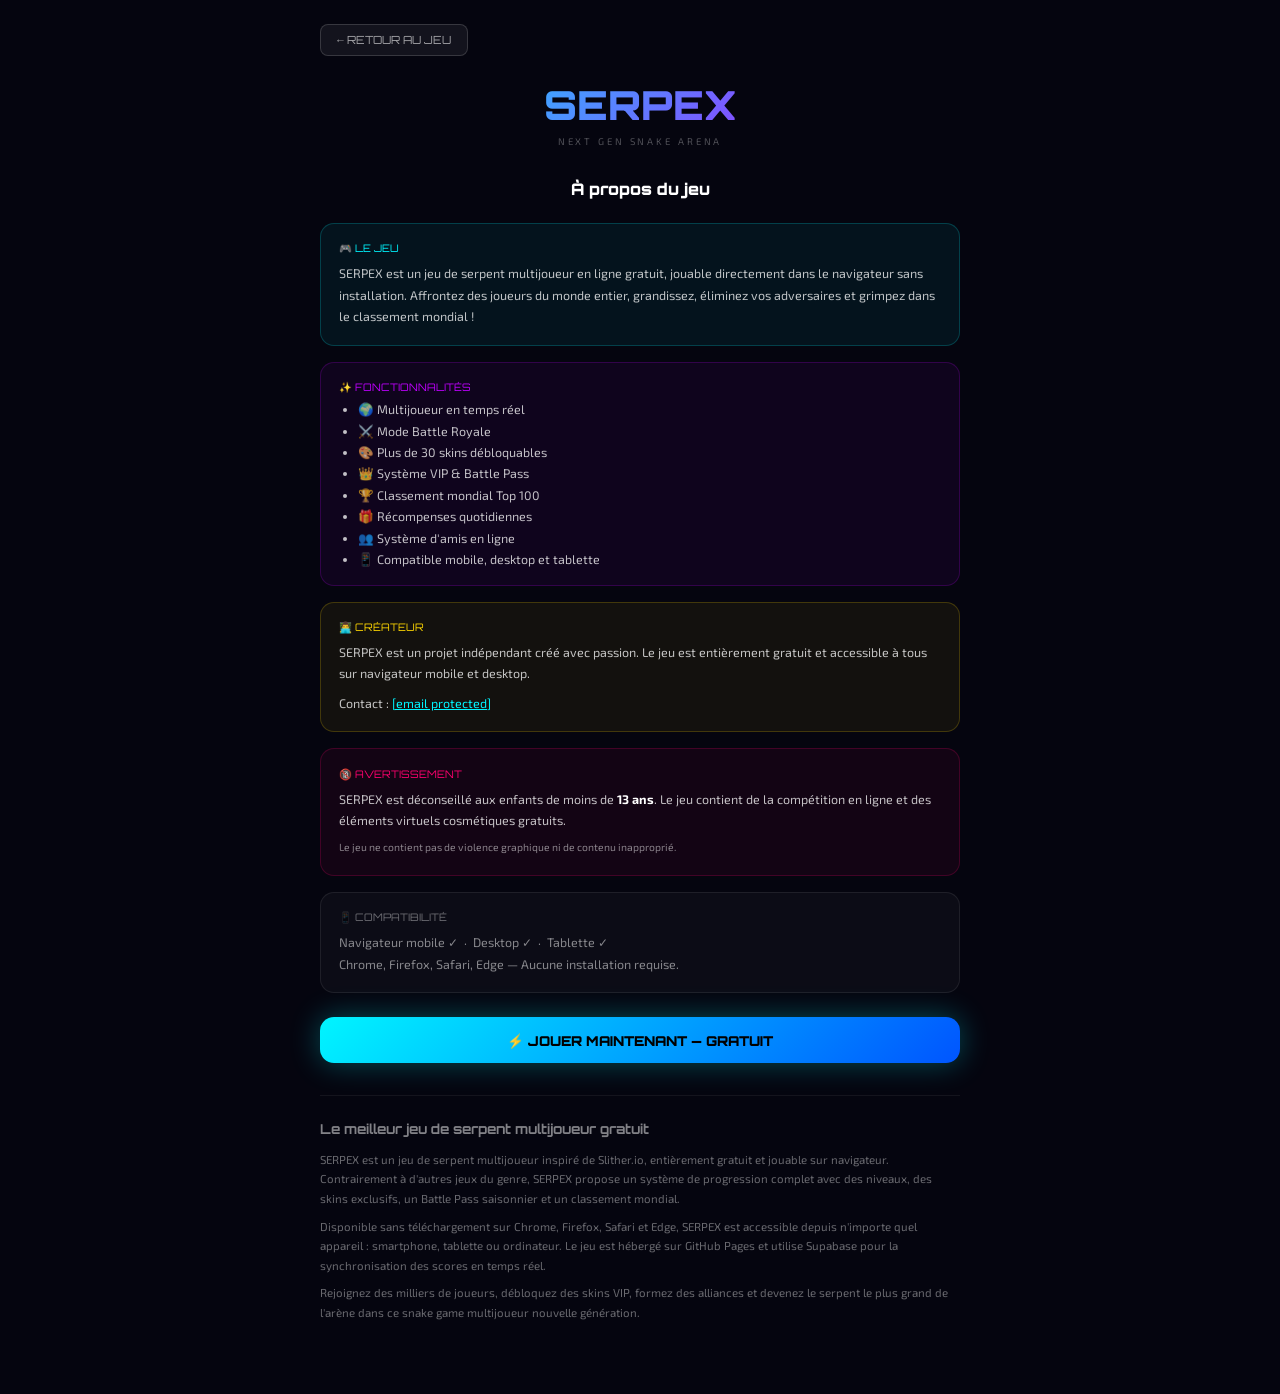
==== about.html @ d6f9955e "Add files via upload" ====
<!DOCTYPE html>
<html lang="fr">
<head>
<meta charset="UTF-8">
<meta name="viewport" content="width=device-width, initial-scale=1.0">
<title>À propos — SERPEX | Jeu de serpent multijoueur</title>
<meta name="description" content="SERPEX est un jeu de serpent multijoueur en ligne gratuit. Affrontez des joueurs du monde entier, débloquez des skins et grimpez dans le classement mondial.">
<meta name="robots" content="index, follow">
<link rel="canonical" href="https://serpex-game26.github.io/serpex/about.html">
<link rel="icon" type="image/png" href="favicon.png">
<style>
  @import url('https://fonts.googleapis.com/css2?family=Orbitron:wght@400;700;900&family=Exo+2:wght@300;400;600&display=swap');
  :root { --neon-cyan:#00f5ff; --neon-purple:#bf00ff; --bg:#05050f; }
  * { margin:0; padding:0; box-sizing:border-box; }
  body { background:var(--bg); font-family:'Exo 2',sans-serif; color:white; min-height:100vh; padding:1.5rem 1rem 4rem; }
  .container { max-width:640px; margin:0 auto; }
  .back-btn { display:inline-block; margin-bottom:1.5rem; background:rgba(255,255,255,0.06); border:1px solid rgba(255,255,255,0.15); color:rgba(255,255,255,0.6); font-size:0.7rem; padding:0.5rem 1rem; border-radius:8px; cursor:pointer; font-family:'Orbitron',monospace; text-decoration:none; }
  .back-btn:hover { background:rgba(255,255,255,0.1); }
  .logo-big { font-family:'Orbitron',monospace; font-size:2.5rem; font-weight:900; background:linear-gradient(135deg,#00f5ff,#bf00ff); -webkit-background-clip:text; -webkit-text-fill-color:transparent; background-clip:text; text-align:center; display:block; margin-bottom:0.3rem; }
  .tagline { font-size:0.6rem; color:rgba(255,255,255,0.3); letter-spacing:0.3em; text-align:center; margin-bottom:2rem; }
  h1 { font-family:'Orbitron',monospace; font-size:1rem; font-weight:900; color:#fff; margin-bottom:1.5rem; text-align:center; }
  .card { border-radius:14px; padding:1.1rem; margin-bottom:1rem; }
  .card-cyan { background:rgba(0,245,255,0.06); border:1px solid rgba(0,245,255,0.2); }
  .card-purple { background:rgba(191,0,255,0.06); border:1px solid rgba(191,0,255,0.2); }
  .card-gold { background:rgba(255,215,0,0.06); border:1px solid rgba(255,215,0,0.2); }
  .card-pink { background:rgba(255,0,110,0.06); border:1px solid rgba(255,0,110,0.2); }
  .card-dim { background:rgba(255,255,255,0.03); border:1px solid rgba(255,255,255,0.08); }
  .card-title { font-family:'Orbitron',monospace; font-size:0.65rem; margin-bottom:0.5rem; }
  .cyan { color:var(--neon-cyan); }
  .purple { color:var(--neon-purple); }
  .gold { color:#ffd700; }
  .pink { color:#ff006e; }
  p { font-size:0.78rem; color:rgba(255,255,255,0.75); line-height:1.7; }
  ul { padding-left:1.2rem; display:flex; flex-direction:column; gap:0.4rem; margin-top:0.4rem; font-size:0.78rem; color:rgba(255,255,255,0.75); }
  a { color:var(--neon-cyan); }
  .play-btn { display:block; width:100%; padding:0.9rem; background:linear-gradient(135deg,#00f5ff,#0055ff); border:none; border-radius:14px; font-family:'Orbitron',monospace; font-size:0.85rem; font-weight:900; color:#000; cursor:pointer; text-align:center; text-decoration:none; margin:1.5rem 0; box-shadow:0 0 30px rgba(0,245,255,0.3); }
  .play-btn:hover { box-shadow:0 0 50px rgba(0,245,255,0.5); }
  /* SEO section — visible pour Google, lisible pour humains */
  .seo-section { margin-top:2rem; padding-top:1.5rem; border-top:1px solid rgba(255,255,255,0.06); }
  .seo-section h2 { font-family:'Orbitron',monospace; font-size:0.85rem; color:rgba(255,255,255,0.5); margin-bottom:0.8rem; }
  .seo-section p { font-size:0.72rem; color:rgba(255,255,255,0.4); line-height:1.7; margin-bottom:0.5rem; }
  footer { margin-top:2rem; text-align:center; font-size:0.6rem; color:rgba(255,255,255,0.2); }
  footer a { color:rgba(255,255,255,0.35); margin:0 0.5rem; text-decoration:none; }
  footer a:hover { color:var(--neon-cyan); }
</style>
</head>
<body>
<div class="container">
  <a href="index.html" class="back-btn">← RETOUR AU JEU</a>

  <a href="index.html" class="logo-big">SERPEX</a>
  <div class="tagline">NEXT GEN SNAKE ARENA</div>
  <h1>À propos du jeu</h1>

  <div class="card card-cyan">
    <div class="card-title cyan">🎮 LE JEU</div>
    <p>SERPEX est un jeu de serpent multijoueur en ligne gratuit, jouable directement dans le navigateur sans installation. Affrontez des joueurs du monde entier, grandissez, éliminez vos adversaires et grimpez dans le classement mondial !</p>
  </div>

  <div class="card card-purple">
    <div class="card-title purple">✨ FONCTIONNALITÉS</div>
    <ul>
      <li>🌍 Multijoueur en temps réel</li>
      <li>⚔️ Mode Battle Royale</li>
      <li>🎨 Plus de 30 skins débloquables</li>
      <li>👑 Système VIP &amp; Battle Pass</li>
      <li>🏆 Classement mondial Top 100</li>
      <li>🎁 Récompenses quotidiennes</li>
      <li>👥 Système d'amis en ligne</li>
      <li>📱 Compatible mobile, desktop et tablette</li>
    </ul>
  </div>

  <div class="card card-gold">
    <div class="card-title gold">👨‍💻 CRÉATEUR</div>
    <p>SERPEX est un projet indépendant créé avec passion. Le jeu est entièrement gratuit et accessible à tous sur navigateur mobile et desktop.</p>
    <p style="margin-top:0.5rem;">Contact : <a href="/cdn-cgi/l/email-protection#6008051216050301100f12010c05515720070d01090c4e030f0d" style="color:#00f5ff;"><span class="__cf_email__" data-cfemail="7d15180f0b181e1c0d120f1c11184c4a3d1a101c1411531e1210">[email&#160;protected]</span></a></p>
  </div>

  <div class="card card-pink">
    <div class="card-title pink">🔞 AVERTISSEMENT</div>
    <p>SERPEX est déconseillé aux enfants de moins de <strong style="color:#fff;">13 ans</strong>. Le jeu contient de la compétition en ligne et des éléments virtuels cosmétiques gratuits.</p>
    <p style="margin-top:0.5rem;color:rgba(255,255,255,0.5);font-size:0.65rem;">Le jeu ne contient pas de violence graphique ni de contenu inapproprié.</p>
  </div>

  <div class="card card-dim">
    <div class="card-title" style="color:rgba(255,255,255,0.4);">📱 COMPATIBILITÉ</div>
    <p style="color:rgba(255,255,255,0.5);">Navigateur mobile ✓ &nbsp;·&nbsp; Desktop ✓ &nbsp;·&nbsp; Tablette ✓<br>Chrome, Firefox, Safari, Edge — Aucune installation requise.</p>
  </div>

  <a href="index.html" class="play-btn">⚡ JOUER MAINTENANT — GRATUIT</a>

  <!-- Section SEO texte riche pour Google -->
  <div class="seo-section">
    <h2>Le meilleur jeu de serpent multijoueur gratuit</h2>
    <p>SERPEX est un jeu de serpent multijoueur inspiré de Slither.io, entièrement gratuit et jouable sur navigateur. Contrairement à d'autres jeux du genre, SERPEX propose un système de progression complet avec des niveaux, des skins exclusifs, un Battle Pass saisonnier et un classement mondial.</p>
    <p>Disponible sans téléchargement sur Chrome, Firefox, Safari et Edge, SERPEX est accessible depuis n'importe quel appareil : smartphone, tablette ou ordinateur. Le jeu est hébergé sur GitHub Pages et utilise Supabase pour la synchronisation des scores en temps réel.</p>
    <p>Rejoignez des milliers de joueurs, débloquez des skins VIP, formez des alliances et devenez le serpent le plus grand de l'arène dans ce snake game multijoueur nouvelle génération.</p>
  </div>

  <footer
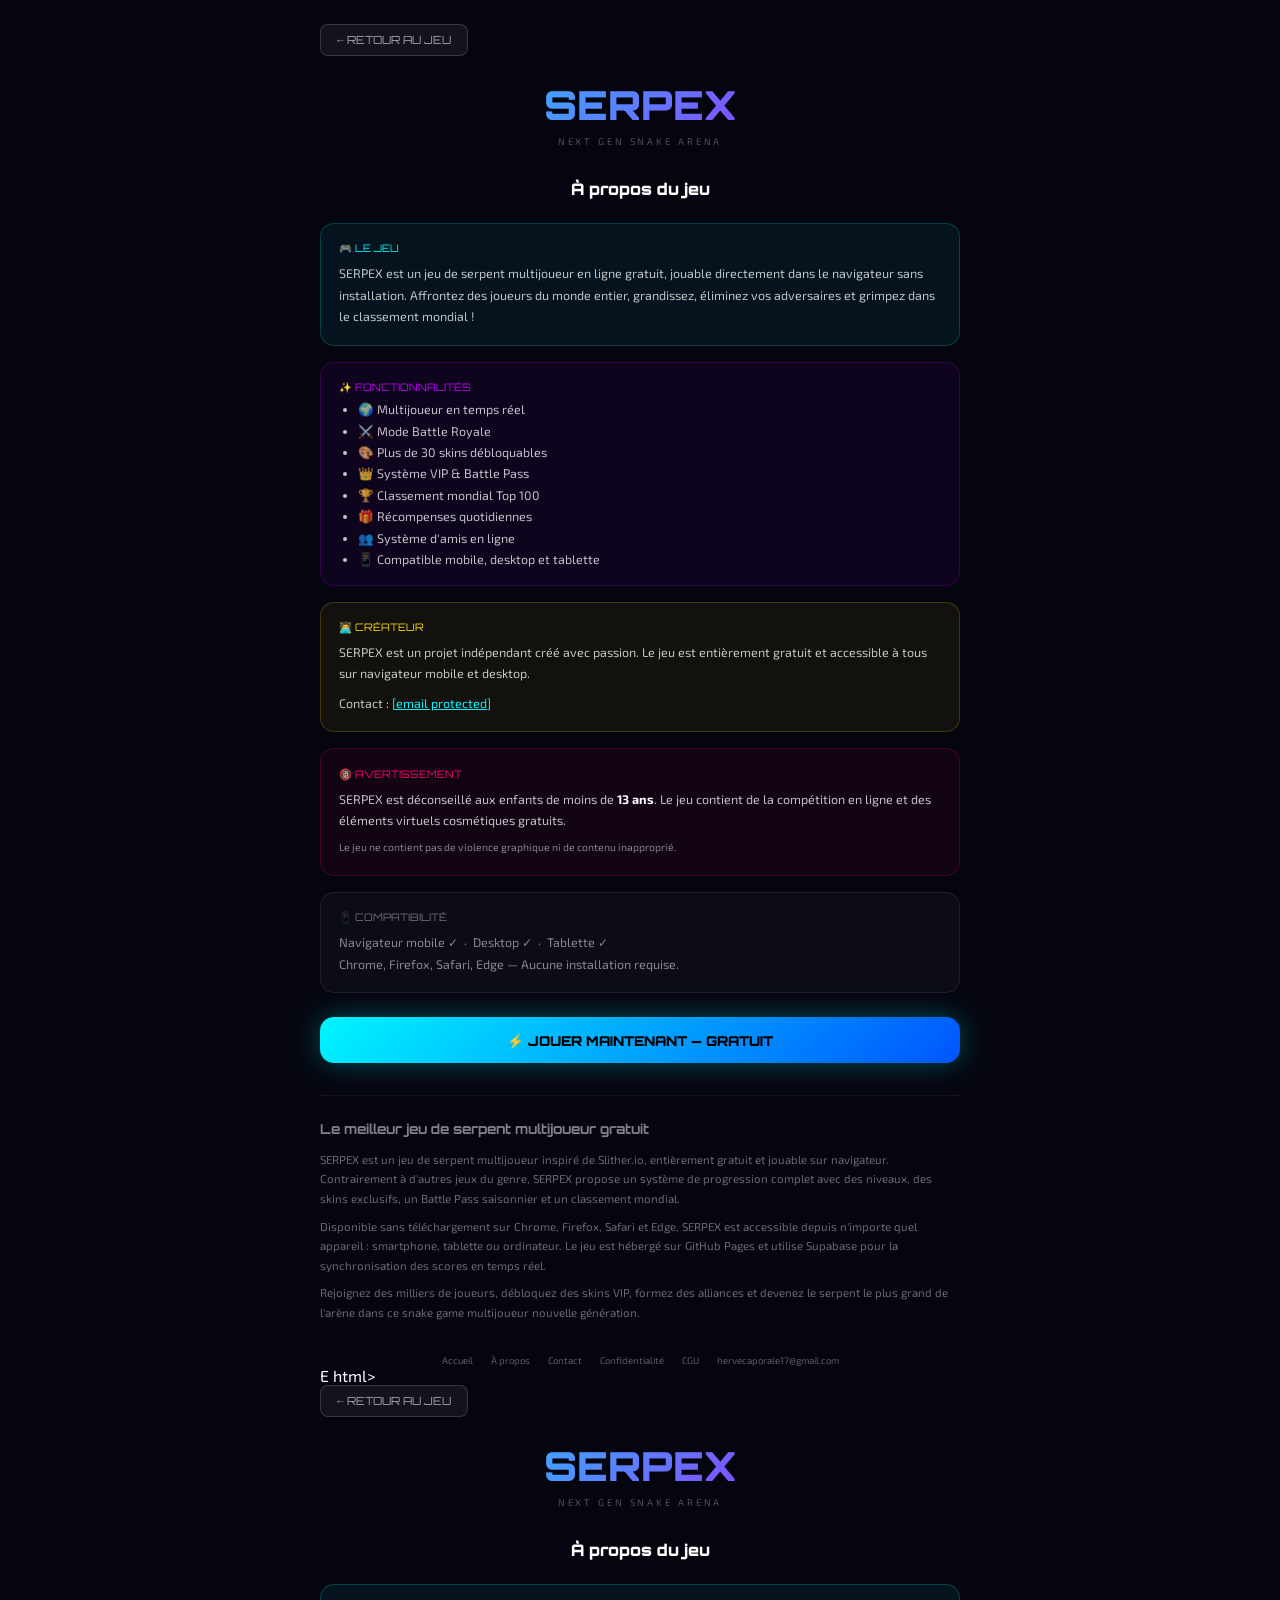
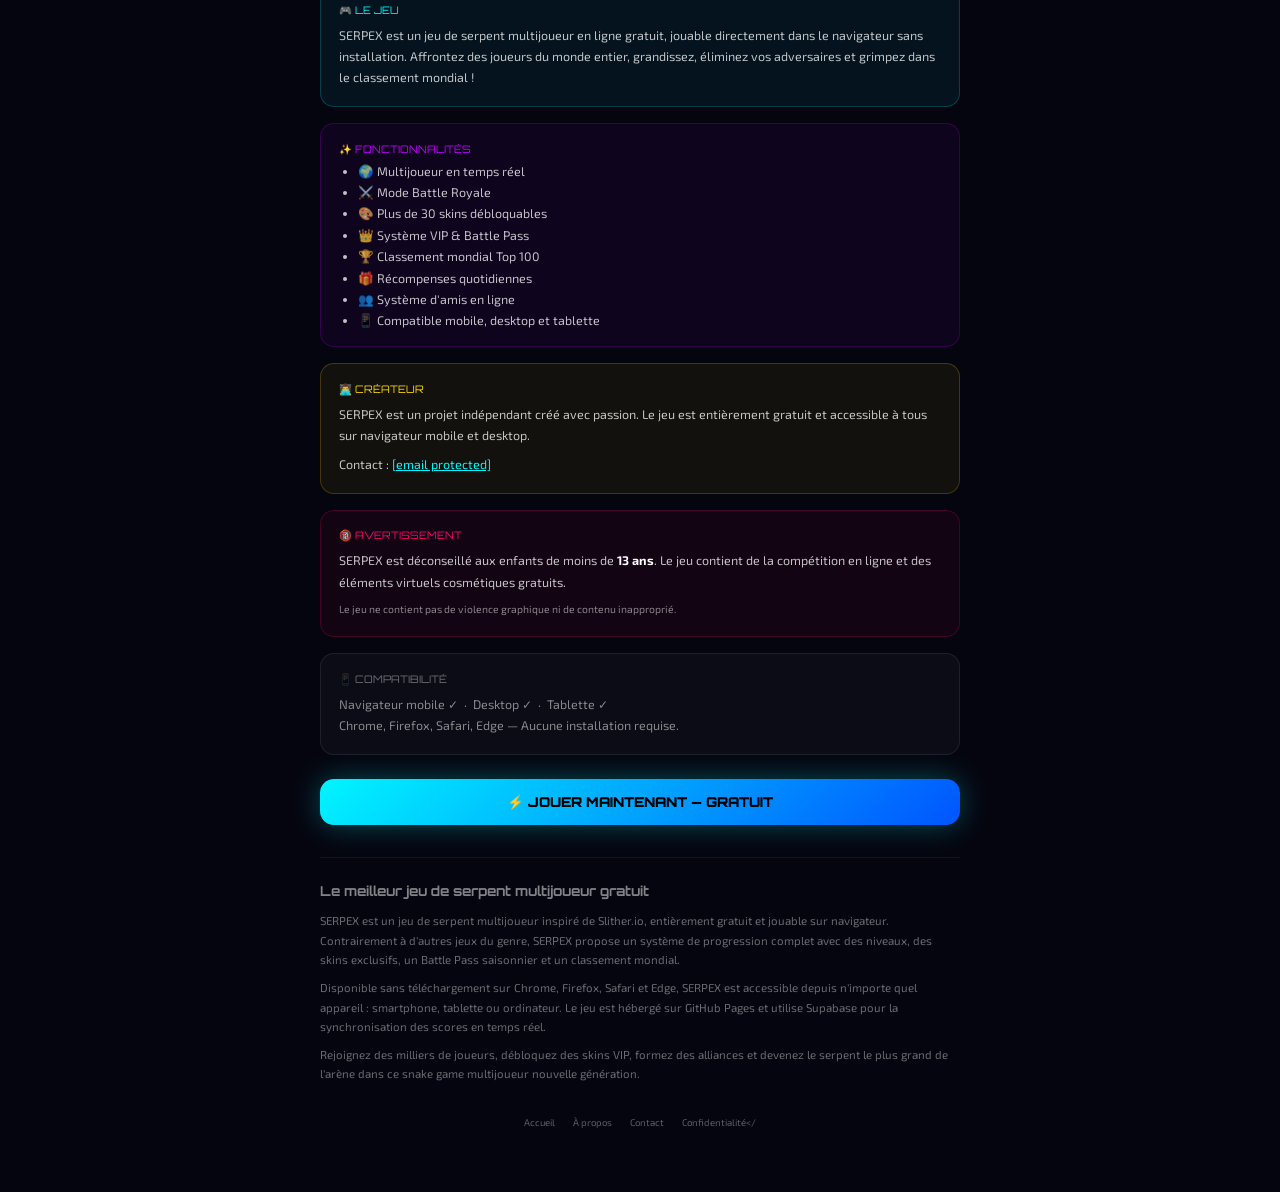
==== commit 0228c0e9: "Add files via upload" ====
--- a/about.html
+++ b/about.html
@@ -1,4 +1,110 @@
 <!DOCTYPE html>
+<html lang="fr">
+<head>
+<meta charset="UTF-8">
+<meta name="viewport" content="width=device-width, initial-scale=1.0">
+<title>À propos — SERPEX | Jeu de serpent multijoueur</title>
+<meta name="description" content="SERPEX est un jeu de serpent multijoueur en ligne gratuit. Affrontez des joueurs du monde entier, débloquez des skins et grimpez dans le classement mondial.">
+<meta name="robots" content="index, follow">
+<link rel="canonical" href="https://serpex-game26.github.io/serpex/about.html">
+<link rel="icon" type="image/png" href="favicon.png">
+<meta property="og:image" content="https://serpex-game26.github.io/serpex/cover.jpg">
+<meta property="og:image:width" content="1200">
+<meta property="og:image:height" content="630">
+<meta property="og:image:alt" content="SERPEX - Jeu de serpent multijoueur en ligne">
+<meta property="og:site_name" content="SERPEX">
+<style>
+  @import url('https://fonts.googleapis.com/css2?family=Orbitron:wght@400;700;900&family=Exo+2:wght@300;400;600&display=swap');
+  :root { --neon-cyan:#00f5ff; --neon-purple:#bf00ff; --bg:#05050f; }
+  * { margin:0; padding:0; box-sizing:border-box; }
+  body { background:var(--bg); font-family:'Exo 2',sans-serif; color:white; min-height:100vh; padding:1.5rem 1rem 4rem; }
+  .container { max-width:640px; margin:0 auto; }
+  .back-btn { display:inline-block; margin-bottom:1.5rem; background:rgba(255,255,255,0.06); border:1px solid rgba(255,255,255,0.15); color:rgba(255,255,255,0.6); font-size:0.7rem; padding:0.5rem 1rem; border-radius:8px; cursor:pointer; font-family:'Orbitron',monospace; text-decoration:none; }
+  .back-btn:hover { background:rgba(255,255,255,0.1); }
+  .logo-big { font-family:'Orbitron',monospace; font-size:2.5rem; font-weight:900; background:linear-gradient(135deg,#00f5ff,#bf00ff); -webkit-background-clip:text; -webkit-text-fill-color:transparent; background-clip:text; text-align:center; display:block; margin-bottom:0.3rem; }
+  .tagline { font-size:0.6rem; color:rgba(255,255,255,0.3); letter-spacing:0.3em; text-align:center; margin-bottom:2rem; }
+  h1 { font-family:'Orbitron',monospace; font-size:1rem; font-weight:900; color:#fff; margin-bottom:1.5rem; text-align:center; }
+  .card { border-radius:14px; padding:1.1rem; margin-bottom:1rem; }
+  .card-cyan { background:rgba(0,245,255,0.06); border:1px solid rgba(0,245,255,0.2); }
+  .card-purple { background:rgba(191,0,255,0.06); border:1px solid rgba(191,0,255,0.2); }
+  .card-gold { background:rgba(255,215,0,0.06); border:1px solid rgba(255,215,0,0.2); }
+  .card-pink { background:rgba(255,0,110,0.06); border:1px solid rgba(255,0,110,0.2); }
+  .card-dim { background:rgba(255,255,255,0.03); border:1px solid rgba(255,255,255,0.08); }
+  .card-title { font-family:'Orbitron',monospace; font-size:0.65rem; margin-bottom:0.5rem; }
+  .cyan { color:var(--neon-cyan); } .purple { color:var(--neon-purple); } .gold { color:#ffd700; } .pink { color:#ff006e; }
+  p { font-size:0.78rem; color:rgba(255,255,255,0.75); line-height:1.7; }
+  ul { padding-left:1.2rem; display:flex; flex-direction:column; gap:0.4rem; margin-top:0.4rem; font-size:0.78rem; color:rgba(255,255,255,0.75); }
+  a { color:var(--neon-cyan); }
+  .play-btn { display:block; width:100%; padding:0.9rem; background:linear-gradient(135deg,#00f5ff,#0055ff); border:none; border-radius:14px; font-family:'Orbitron',monospace; font-size:0.85rem; font-weight:900; color:#000; cursor:pointer; text-align:center; text-decoration:none; margin:1.5rem 0; box-shadow:0 0 30px rgba(0,245,255,0.3); }
+  .play-btn:hover { box-shadow:0 0 50px rgba(0,245,255,0.5); }
+  .seo-section { margin-top:2rem; padding-top:1.5rem; border-top:1px solid rgba(255,255,255,0.06); }
+  .seo-section h2 { font-family:'Orbitron',monospace; font-size:0.85rem; color:rgba(255,255,255,0.5); margin-bottom:0.8rem; }
+  .seo-section p { font-size:0.72rem; color:rgba(255,255,255,0.4); line-height:1.7; margin-bottom:0.5rem; }
+  footer { margin-top:2rem; text-align:center; font-size:0.6rem; color:rgba(255,255,255,0.2); }
+  footer a { color:rgba(255,255,255,0.35); margin:0 0.5rem; text-decoration:none; }
+  footer a:hover { color:var(--neon-cyan); }
+</style>
+</head>
+<body>
+<div class="container">
+  <a href="index.html" class="back-btn">← RETOUR AU JEU</a>
+  <a href="index.html" class="logo-big">SERPEX</a>
+  <div class="tagline">NEXT GEN SNAKE ARENA</div>
+  <h1>À propos du jeu</h1>
+
+  <div class="card card-cyan">
+    <div class="card-title cyan">🎮 LE JEU</div>
+    <p>SERPEX est un jeu de serpent multijoueur en ligne gratuit, jouable directement dans le navigateur sans installation. Affrontez des joueurs du monde entier, grandissez, éliminez vos adversaires et grimpez dans le classement mondial !</p>
+  </div>
+
+  <div class="card card-purple">
+    <div class="card-title purple">✨ FONCTIONNALITÉS</div>
+    <ul>
+      <li>🌍 Multijoueur en temps réel</li>
+      <li>⚔️ Mode Battle Royale</li>
+      <li>🎨 Plus de 30 skins débloquables</li>
+      <li>👑 Système VIP &amp; Battle Pass</li>
+      <li>🏆 Classement mondial Top 100</li>
+      <li>🎁 Récompenses quotidiennes</li>
+      <li>👥 Système d'amis en ligne</li>
+      <li>📱 Compatible mobile, desktop et tablette</li>
+    </ul>
+  </div>
+
+  <div class="card card-gold">
+    <div class="card-title gold">👨‍💻 CRÉATEUR</div>
+    <p>SERPEX est un projet indépendant créé avec passion. Le jeu est entièrement gratuit et accessible à tous sur navigateur mobile et desktop.</p>
+    <p style="margin-top:0.5rem;">Contact : <a href="/cdn-cgi/l/email-protection#7119140307141210011e03101d14404631161c10181d5f121e1c" style="color:#00f5ff;"><span class="__cf_email__" data-cfemail="3c54594e4a595f5d4c534e5d50590d0b7c5b515d5550125f5351">[email&#160;protected]</span></a></p>
+  </div>
+
+  <div class="card card-pink">
+    <div class="card-title pink">🔞 AVERTISSEMENT</div>
+    <p>SERPEX est déconseillé aux enfants de moins de <strong style="color:#fff;">13 ans</strong>. Le jeu contient de la compétition en ligne et des éléments virtuels cosmétiques gratuits.</p>
+    <p style="margin-top:0.5rem;color:rgba(255,255,255,0.5);font-size:0.65rem;">Le jeu ne contient pas de violence graphique ni de contenu inapproprié.</p>
+  </div>
+
+  <div class="card card-dim">
+    <div class="card-title" style="color:rgba(255,255,255,0.4);">📱 COMPATIBILITÉ</div>
+    <p style="color:rgba(255,255,255,0.5);">Navigateur mobile ✓ &nbsp;·&nbsp; Desktop ✓ &nbsp;·&nbsp; Tablette ✓<br>Chrome, Firefox, Safari, Edge — Aucune installation requise.</p>
+  </div>
+
+  <a href="index.html" class="play-btn">⚡ JOUER MAINTENANT — GRATUIT</a>
+
+  <div class="seo-section">
+    <h2>Le meilleur jeu de serpent multijoueur gratuit</h2>
+    <p>SERPEX est un jeu de serpent multijoueur inspiré de Slither.io, entièrement gratuit et jouable sur navigateur. Contrairement à d'autres jeux du genre, SERPEX propose un système de progression complet avec des niveaux, des skins exclusifs, un Battle Pass saisonnier et un classement mondial.</p>
+    <p>Disponible sans téléchargement sur Chrome, Firefox, Safari et Edge, SERPEX est accessible depuis n'importe quel appareil : smartphone, tablette ou ordinateur. Le jeu est hébergé sur GitHub Pages et utilise Supabase pour la synchronisation des scores en temps réel.</p>
+    <p>Rejoignez des milliers de joueurs, débloquez des skins VIP, formez des alliances et devenez le serpent le plus grand de l'arène dans ce snake game multijoueur nouvelle génération.</p>
+  </div>
+    <footer>
+    <a href="index.html">Accueil</a>
+    <a href="about.html">À propos</a>
+    <a href="contact.html">Contact</a>
+    <a href="privacy.html">Confidentialité</a>
+    <a href="terms.html">CGU</a>
+    <a href="mailto:hervecaporale17@gmail.com">hervecaporale17@gmail.com</a>
+  </footer>
+E html>
 <html lang="fr">
 <head>
 <meta charset="UTF-8">
@@ -26,16 +132,12 @@
   .card-pink { background:rgba(255,0,110,0.06); border:1px solid rgba(255,0,110,0.2); }
   .card-dim { background:rgba(255,255,255,0.03); border:1px solid rgba(255,255,255,0.08); }
   .card-title { font-family:'Orbitron',monospace; font-size:0.65rem; margin-bottom:0.5rem; }
-  .cyan { color:var(--neon-cyan); }
-  .purple { color:var(--neon-purple); }
-  .gold { color:#ffd700; }
-  .pink { color:#ff006e; }
+  .cyan { color:var(--neon-cyan); } .purple { color:var(--neon-purple); } .gold { color:#ffd700; } .pink { color:#ff006e; }
   p { font-size:0.78rem; color:rgba(255,255,255,0.75); line-height:1.7; }
   ul { padding-left:1.2rem; display:flex; flex-direction:column; gap:0.4rem; margin-top:0.4rem; font-size:0.78rem; color:rgba(255,255,255,0.75); }
   a { color:var(--neon-cyan); }
   .play-btn { display:block; width:100%; padding:0.9rem; background:linear-gradient(135deg,#00f5ff,#0055ff); border:none; border-radius:14px; font-family:'Orbitron',monospace; font-size:0.85rem; font-weight:900; color:#000; cursor:pointer; text-align:center; text-decoration:none; margin:1.5rem 0; box-shadow:0 0 30px rgba(0,245,255,0.3); }
   .play-btn:hover { box-shadow:0 0 50px rgba(0,245,255,0.5); }
-  /* SEO section — visible pour Google, lisible pour humains */
   .seo-section { margin-top:2rem; padding-top:1.5rem; border-top:1px solid rgba(255,255,255,0.06); }
   .seo-section h2 { font-family:'Orbitron',monospace; font-size:0.85rem; color:rgba(255,255,255,0.5); margin-bottom:0.8rem; }
   .seo-section p { font-size:0.72rem; color:rgba(255,255,255,0.4); line-height:1.7; margin-bottom:0.5rem; }
@@ -47,7 +149,6 @@
 <body>
 <div class="container">
   <a href="index.html" class="back-btn">← RETOUR AU JEU</a>
-
   <a href="index.html" class="logo-big">SERPEX</a>
   <div class="tagline">NEXT GEN SNAKE ARENA</div>
   <h1>À propos du jeu</h1>
@@ -74,7 +175,7 @@
   <div class="card card-gold">
     <div class="card-title gold">👨‍💻 CRÉATEUR</div>
     <p>SERPEX est un projet indépendant créé avec passion. Le jeu est entièrement gratuit et accessible à tous sur navigateur mobile et desktop.</p>
-    <p style="margin-top:0.5rem;">Contact : <a href="/cdn-cgi/l/email-protection#6008051216050301100f12010c05515720070d01090c4e030f0d" style="color:#00f5ff;"><span class="__cf_email__" data-cfemail="7d15180f0b181e1c0d120f1c11184c4a3d1a101c1411531e1210">[email&#160;protected]</span></a></p>
+    <p style="margin-top:0.5rem;">Contact : <a href="/cdn-cgi/l/email-protection#7119140307141210011e03101d14404631161c10181d5f121e1c" style="color:#00f5ff;"><span class="__cf_email__" data-cfemail="3c54594e4a595f5d4c534e5d50590d0b7c5b515d5550125f5351">[email&#160;protected]</span></a></p>
   </div>
 
   <div class="card card-pink">
@@ -90,12 +191,14 @@
 
   <a href="index.html" class="play-btn">⚡ JOUER MAINTENANT — GRATUIT</a>
 
-  <!-- Section SEO texte riche pour Google -->
   <div class="seo-section">
     <h2>Le meilleur jeu de serpent multijoueur gratuit</h2>
     <p>SERPEX est un jeu de serpent multijoueur inspiré de Slither.io, entièrement gratuit et jouable sur navigateur. Contrairement à d'autres jeux du genre, SERPEX propose un système de progression complet avec des niveaux, des skins exclusifs, un Battle Pass saisonnier et un classement mondial.</p>
     <p>Disponible sans téléchargement sur Chrome, Firefox, Safari et Edge, SERPEX est accessible depuis n'importe quel appareil : smartphone, tablette ou ordinateur. Le jeu est hébergé sur GitHub Pages et utilise Supabase pour la synchronisation des scores en temps réel.</p>
     <p>Rejoignez des milliers de joueurs, débloquez des skins VIP, formez des alliances et devenez le serpent le plus grand de l'arène dans ce snake game multijoueur nouvelle génération.</p>
   </div>
-
-  <footer+  <footer>
+    <a href="index.html">Accueil</a>
+    <a href="about.html">À propos</a>
+    <a href="contact.html">Contact</a>
+    <a href="privacy.html">Confidentialité</
